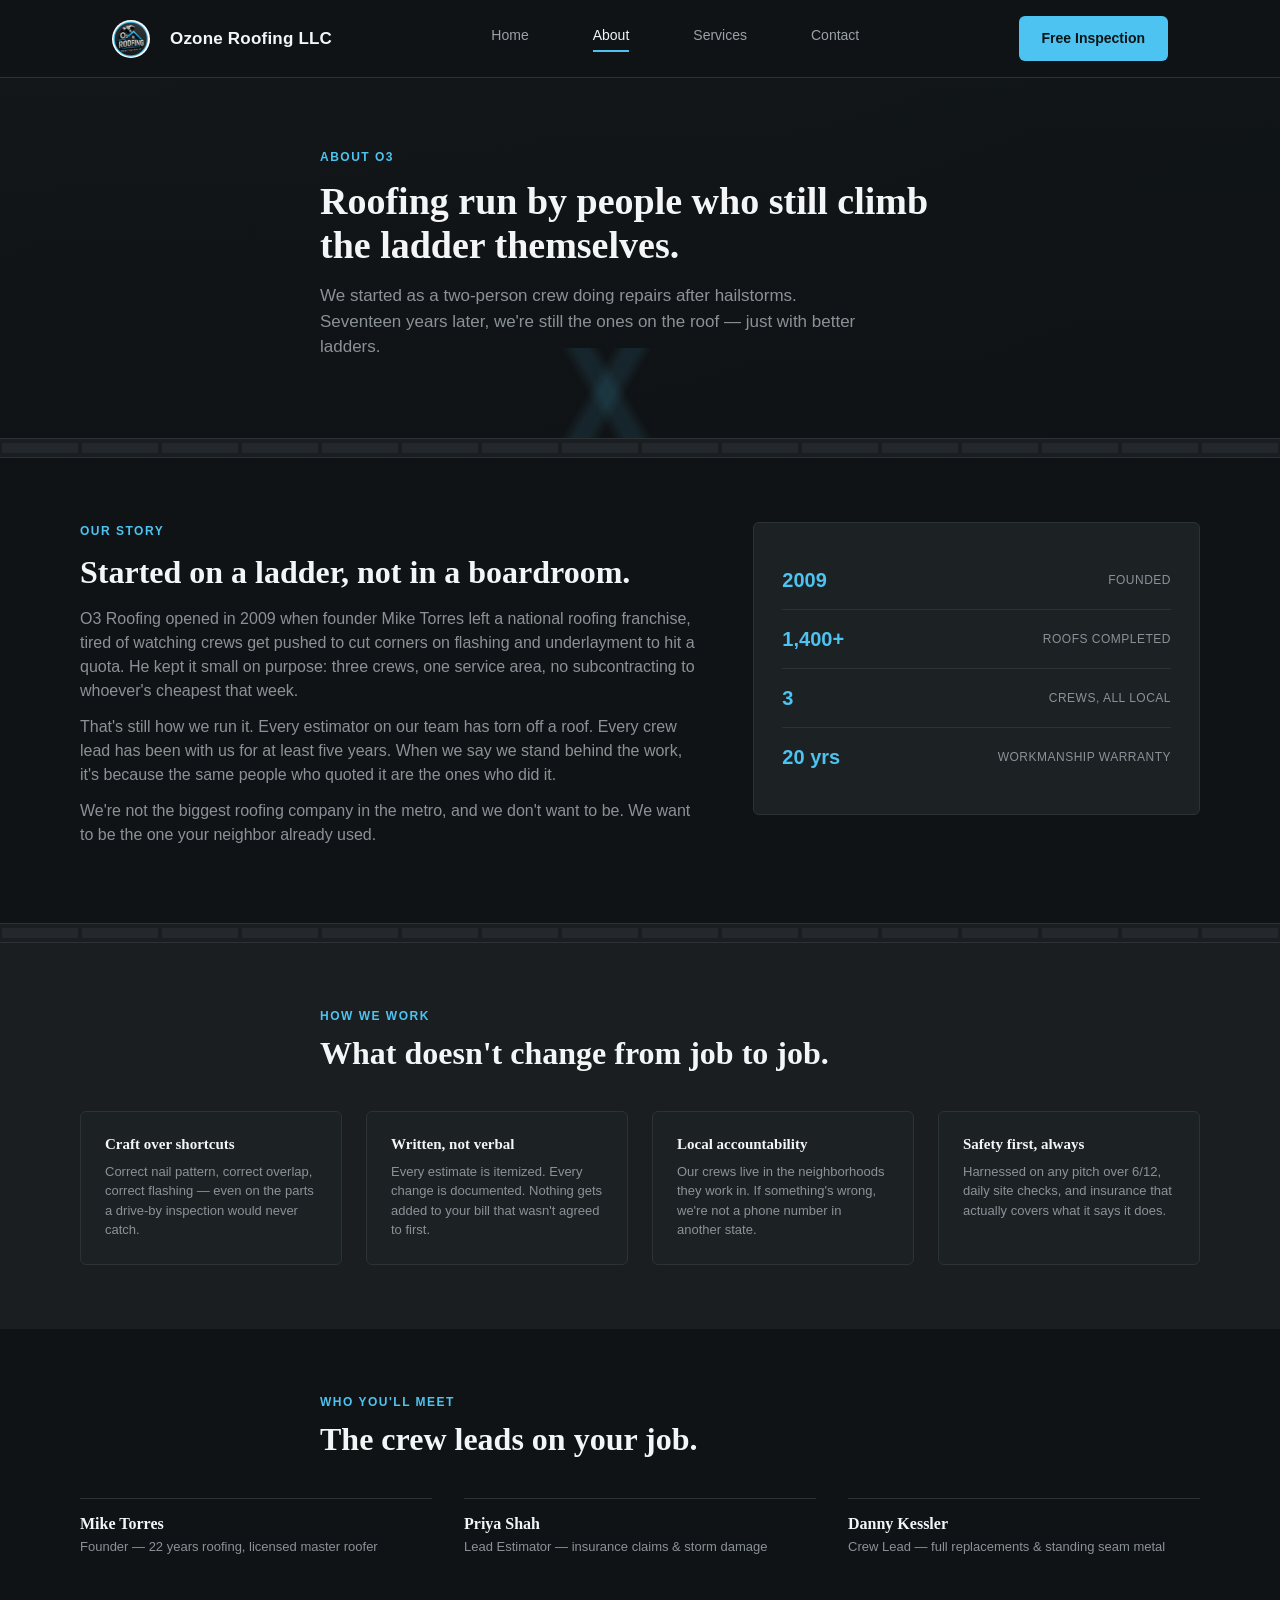
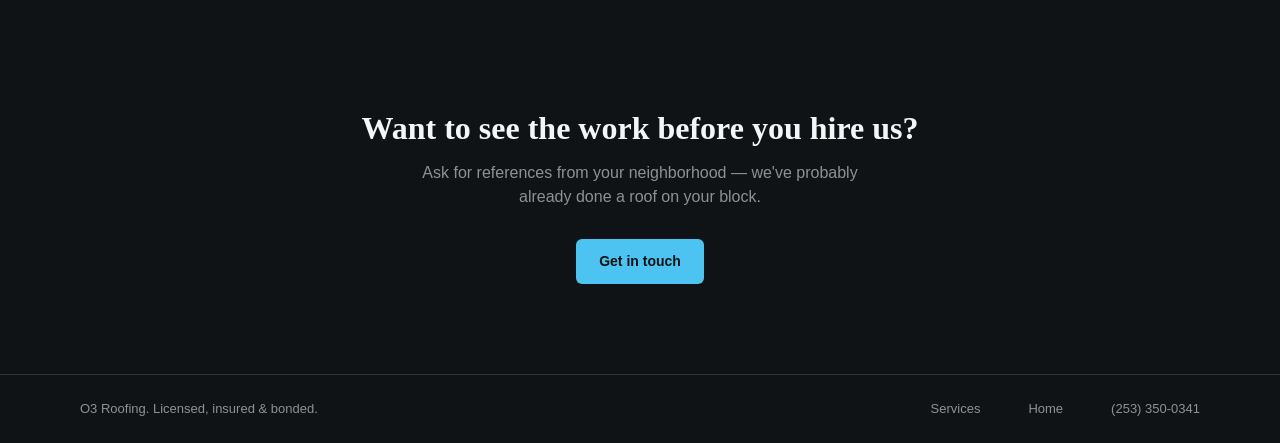
==== about.html @ 704ef5e7 "Initial O3 Roofing site" ====
<!DOCTYPE html>
<html lang="en">
<head>
<meta charset="UTF-8">
<meta name="viewport" content="width=device-width, initial-scale=1.0">
<title>About — O3 Roofing</title>
<link rel="icon" href="images/o3-logo.png">
<link rel="stylesheet" href="css/style.css">
</head>
<body>

<header class="site">
  <div class="nav">
    <a class="brand" href="index.html"><img src="images/o3-logo.png" alt="O3 Roofing logo"> Ozone Roofing LLC</a>
    <nav class="nav-links">
      <a href="index.html">Home</a>
      <a href="about.html" class="active">About</a>
      <a href="services.html">Services</a>
      <a href="contact.html">Contact</a>
    </nav>
    <a class="btn btn-primary" href="contact.html">Free Inspection</a>
  </div>
</header>

<section class="page-hero hero">
  <div class="hero-inner wrap" style="padding-left:0;padding-right:0;">
    <div class="eyebrow">About O3</div>
    <h1>Roofing run by people who still climb the ladder themselves.</h1>
    <p class="lead">We started as a two-person crew doing repairs after hailstorms. Seventeen years later, we're still the ones on the roof — just with better ladders.</p>
  </div>
</section>

<div class="ridge-strip">
  <span></span><span></span><span></span><span></span><span></span><span></span><span></span><span></span>
  <span></span><span></span><span></span><span></span><span></span><span></span><span></span><span></span>
</div>

<section>
  <div class="two-col">
    <div>
      <div class="eyebrow">Our story</div>
      <h2>Started on a ladder, not in a boardroom.</h2>
      <p>O3 Roofing opened in 2009 when founder Mike Torres left a national roofing franchise, tired of watching crews get pushed to cut corners on flashing and underlayment to hit a quota. He kept it small on purpose: three crews, one service area, no subcontracting to whoever's cheapest that week.</p>
      <p>That's still how we run it. Every estimator on our team has torn off a roof. Every crew lead has been with us for at least five years. When we say we stand behind the work, it's because the same people who quoted it are the ones who did it.</p>
      <p>We're not the biggest roofing company in the metro, and we don't want to be. We want to be the one your neighbor already used.</p>
    </div>
    <div class="stat-panel">
      <div class="stat-row"><span class="num">2009</span><span class="lbl">Founded</span></div>
      <div class="stat-row"><span class="num">1,400+</span><span class="lbl">Roofs completed</span></div>
      <div class="stat-row"><span class="num">3</span><span class="lbl">Crews, all local</span></div>
      <div class="stat-row"><span class="num">20 yrs</span><span class="lbl">Workmanship warranty</span></div>
    </div>
  </div>
</section>

<div class="ridge-strip">
  <span></span><span></span><span></span><span></span><span></span><span></span><span></span><span></span>
  <span></span><span></span><span></span><span></span><span></span><span></span><span></span><span></span>
</div>

<section class="alt">
  <div class="section-head wrap" style="padding-left:0;padding-right:0;">
    <div class="eyebrow">How we work</div>
    <h2>What doesn't change from job to job.</h2>
  </div>
  <div class="values-grid">
    <div class="card">
      <h3>Craft over shortcuts</h3>
      <p>Correct nail pattern, correct overlap, correct flashing — even on the parts a drive-by inspection would never catch.</p>
    </div>
    <div class="card">
      <h3>Written, not verbal</h3>
      <p>Every estimate is itemized. Every change is documented. Nothing gets added to your bill that wasn't agreed to first.</p>
    </div>
    <div class="card">
      <h3>Local accountability</h3>
      <p>Our crews live in the neighborhoods they work in. If something's wrong, we're not a phone number in another state.</p>
    </div>
    <div class="card">
      <h3>Safety first, always</h3>
      <p>Harnessed on any pitch over 6/12, daily site checks, and insurance that actually covers what it says it does.</p>
    </div>
  </div>
</section>

<section>
  <div class="section-head wrap" style="padding-left:0;padding-right:0;">
    <div class="eyebrow">Who you'll meet</div>
    <h2>The crew leads on your job.</h2>
  </div>
  <div class="people">
    <div class="person">
      <h3>Mike Torres</h3>
      <p>Founder — 22 years roofing, licensed master roofer</p>
    </div>
    <div class="person">
      <h3>Priya Shah</h3>
      <p>Lead Estimator — insurance claims &amp; storm damage</p>
    </div>
    <div class="person">
      <h3>Danny Kessler</h3>
      <p>Crew Lead — full replacements &amp; standing seam metal</p>
    </div>
  </div>
</section>

<section class="closing">
  <h2>Want to see the work before you hire us?</h2>
  <p>Ask for references from your neighborhood — we've probably already done a roof on your block.</p>
  <a href="contact.html" class="btn btn-primary">Get in touch</a>
</section>

<footer class="site">
  <div class="footer-inner">
    <span>O3 Roofing. Licensed, insured &amp; bonded.</span>
    <nav>
      <a href="services.html">Services</a>
      <a href="index.html">Home</a>
      <a href="tel:5551234567">(253) 350-0341</a>
    </nav>
  </div>
</footer>

</body>
</html>
---- css/style.css ----
/* ============================================
   O3 ROOFING — palette pulled from the logo
   dark charcoal + sky blue + brushed silver
   ============================================ */

:root {
  --bg: #101315;
  --bg-alt: #1a1e21;
  --card: #1c2124;
  --card-alt: #23282c;
  --border: #2c3236;

  --blue: #4CC3F0;
  --blue-dim: #2f8fbf;
  --blue-deep: #1e5f80;

  --silver: #d4d8db;
  --silver-dim: #9aa2a7;
  --white: #f3f5f6;
  --muted: #8b9297;

  --radius: 6px;
  --maxw: 1120px;
}

* { box-sizing: border-box; }

html { scroll-behavior: smooth; }

body {
  margin: 0;
  background: var(--bg);
  color: var(--silver);
  font-family: -apple-system, BlinkMacSystemFont, "Segoe UI", Helvetica, Arial, sans-serif;
  line-height: 1.5;
  -webkit-font-smoothing: antialiased;
}

a { color: inherit; text-decoration: none; }

h1, h2, h3 {
  font-family: Georgia, "Times New Roman", serif;
  color: var(--white);
  line-height: 1.15;
  margin: 0 0 16px;
  font-weight: 700;
}

h1 { font-size: 44px; }
h2 { font-size: 32px; }
h3 { font-size: 19px; }

p { color: var(--muted); margin: 0 0 12px; }

.wrap {
  max-width: var(--maxw);
  margin: 0 auto;
  padding: 0 32px;
}

img { max-width: 100%; display: block; }

/* ---------- header ---------- */
header.site {
  border-bottom: 1px solid var(--border);
  background: var(--bg);
  position: sticky;
  top: 0;
  z-index: 50;
}

.nav {
  display: flex;
  align-items: center;
  justify-content: space-between;
  padding: 16px 32px;
  max-width: var(--maxw);
  margin: 0 auto;
}

.brand {
  display: flex;
  align-items: center;
  gap: 10px;
  color: var(--white);
  font-weight: 700;
  font-size: 17px;
  letter-spacing: 0.2px;
}
.brand img { margin-right: 10px; }

.brand img {
  width: 38px;
  height: 38px;
  border-radius: 50%;
}

.nav-links {
  display: flex;
  gap: 32px;
  font-size: 14px;
  color: var(--silver-dim);
}
.nav-links a { margin-left: 32px; }
.nav-links a:first-child { margin-left: 0; }

.nav-links a { padding-bottom: 4px; border-bottom: 2px solid transparent; transition: color .15s, border-color .15s; }
.nav-links a:hover, .nav-links a.active { color: var(--white); border-color: var(--blue); }

.btn {
  display: inline-block;
  padding: 11px 22px;
  border-radius: var(--radius);
  font-size: 14px;
  font-weight: 600;
  border: 1px solid transparent;
  cursor: pointer;
  transition: transform .12s ease, background .15s ease, border-color .15s ease;
}
.btn-primary {
  background: var(--blue);
  color: #0c1315;
}
.btn-primary:hover { background: #6ccff2; }

.btn-outline {
  border-color: var(--border);
  color: var(--silver);
  background: transparent;
}
.btn-outline:hover { border-color: var(--blue); color: var(--white); }

/* ---------- hero ---------- */
.hero {
  background:
    linear-gradient(180deg, rgba(16,19,21,0.55) 0%, rgba(16,19,21,0.92) 85%),
    linear-gradient(160deg, #171b1d 0%, #10171a 60%, #0c1315 100%);
  padding: 90px 32px 60px;
  position: relative;
  overflow: hidden;
}

.hero::after {
  content: "";
  position: absolute;
  left: 0; right: 0; bottom: 0;
  height: 90px;
  background: linear-gradient(120deg, transparent 46%, rgba(76,195,240,0.10) 47%, rgba(76,195,240,0.10) 48%, transparent 49%),
              linear-gradient(60deg, transparent 46%, rgba(76,195,240,0.10) 47%, rgba(76,195,240,0.10) 48%, transparent 49%);
  pointer-events: none;
}

.eyebrow {
  text-transform: uppercase;
  letter-spacing: 1.5px;
  font-size: 12px;
  color: var(--blue);
  font-weight: 600;
  margin-bottom: 14px;
}

.hero-inner { max-width: 720px; }
.hero h1 { font-size: 48px; }
.hero h1 em { color: var(--blue); font-style: normal; }
.hero p.lead { font-size: 17px; max-width: 560px; margin-bottom: 28px; }

.hero-actions { display: flex; gap: 14px; margin-bottom: 10px; }
.hero-actions a { margin-right: 14px; }
.hero-actions a:last-child { margin-right: 0; }

/* ---------- ridge-cap divider strip ---------- */
.ridge-strip {
  display: flex;
  height: 20px;
  background: var(--bg-alt);
  border-top: 1px solid var(--border);
  border-bottom: 1px solid var(--border);
}
.ridge-strip span {
  flex: 1;
  background: var(--card-alt);
  margin: 4px 2px;
  border-radius: 1px;
}

/* ---------- badges row ---------- */
.badges {
  display: grid;
  grid-template-columns: repeat(4, 1fr);
  gap: 24px;
  padding: 40px 32px;
  max-width: var(--maxw);
  margin: 0 auto;
}
.badge { display: flex; gap: 10px; align-items: flex-start; }
.badge .dot {
  width: 30px; height: 30px; border-radius: 50%;
  border: 1px solid var(--blue-dim);
  flex-shrink: 0;
  display: flex; align-items: center; justify-content: center;
  color: var(--blue);
  font-size: 14px;
}
.badge strong { display: block; color: var(--white); font-size: 14px; margin-bottom: 2px; }
.badge span.desc { color: var(--muted); font-size: 13px; }

/* ---------- sections ---------- */
section { padding: 64px 32px; }
section.alt { background: var(--bg-alt); }

.section-head { max-width: 640px; margin-bottom: 40px; }
.section-head .eyebrow { margin-bottom: 10px; }

/* ---------- cards / grid ---------- */
.grid-3 {
  display: grid;
  grid-template-columns: repeat(3, 1fr);
  gap: 0;
  border: 1px solid var(--border);
  border-radius: var(--radius);
  overflow: hidden;
  max-width: var(--maxw);
  margin: 0 auto;
}
.grid-3 .card {
  padding: 32px 28px;
  background: var(--card);
  border-right: 1px solid var(--border);
  border-top: 1px solid var(--border);
}
.grid-3 .card:nth-child(3n) { border-right: none; }
.grid-3 .card:nth-child(-n+3) { border-top: none; }

.card .num { color: var(--blue-dim); font-size: 12px; font-weight: 700; margin-bottom: 10px; letter-spacing: 1px; }
.card h3 { margin-bottom: 8px; }
.card p { font-size: 14px; margin: 0; }

.cta-link { margin-top: 28px; }

/* ---------- steps ---------- */
.steps {
  display: grid;
  grid-template-columns: repeat(4, 1fr);
  gap: 28px;
  max-width: var(--maxw);
  margin: 0 auto;
  padding-top: 24px;
  border-top: 1px solid var(--border);
}
.steps .step .roman { color: var(--blue); font-size: 13px; font-weight: 700; margin-bottom: 10px; }
.steps h3 { margin-bottom: 8px; }
.steps p { font-size: 14px; }

/* ---------- materials list ---------- */
.materials { max-width: var(--maxw); margin: 0 auto; }
.material-row {
  display: flex; justify-content: space-between; align-items: center;
  padding: 18px 0; border-bottom: 1px solid var(--border);
  font-size: 15px; color: var(--white);
}
.material-row span.meta { color: var(--muted); font-size: 13px; font-family: monospace; }

/* ---------- testimonial ---------- */
.testimonial {
  background: var(--card-alt);
  text-align: center;
  padding: 80px 32px;
}
.testimonial blockquote {
  max-width: 680px; margin: 0 auto 24px;
  font-family: Georgia, serif; font-style: italic;
  font-size: 22px; color: var(--white); line-height: 1.5;
}
.testimonial .who { display: flex; gap: 12px; justify-content: center; align-items: center; }
.testimonial .avatar { width: 34px; height: 34px; border-radius: 50%; background: var(--blue); }
.testimonial .who strong { color: var(--white); display: block; font-size: 14px; }
.testimonial .who span { color: var(--muted); font-size: 13px; }

/* ---------- closing CTA ---------- */
.closing {
  text-align: center;
  padding: 90px 32px;
}
.closing h2 { max-width: 560px; margin: 0 auto 14px; }
.closing p { max-width: 480px; margin: 0 auto 30px; }

/* ---------- footer ---------- */
footer.site {
  border-top: 1px solid var(--border);
  padding: 24px 32px;
}
.footer-inner {
  max-width: var(--maxw); margin: 0 auto;
  display: flex; justify-content: space-between; align-items: center;
  font-size: 13px; color: var(--muted);
}
.footer-inner nav { display: flex; gap: 24px; }
.footer-inner nav a { margin-left: 24px; }
.footer-inner nav a:first-child { margin-left: 0; }
.footer-inner a:hover { color: var(--blue); }

/* ---------- generic page hero (about/services/contact) ---------- */
.page-hero { padding: 70px 32px 50px; }
.page-hero .hero-inner { max-width: 640px; }
.page-hero h1 { font-size: 38px; }

/* ---------- about page ---------- */
.stat-panel {
  background: var(--card);
  border: 1px solid var(--border);
  border-radius: var(--radius);
  padding: 28px;
}
.stat-row { display: flex; justify-content: space-between; padding: 14px 0; border-bottom: 1px solid var(--border); }
.stat-row:last-child { border-bottom: none; }
.stat-row .num { color: var(--blue); font-size: 20px; font-weight: 700; }
.stat-row .lbl { color: var(--muted); font-size: 12px; text-transform: uppercase; letter-spacing: 0.5px; align-self: center; }

.two-col { display: grid; grid-template-columns: 1.4fr 1fr; gap: 48px; max-width: var(--maxw); margin: 0 auto; align-items: start; }

.people { display: grid; grid-template-columns: repeat(3, 1fr); gap: 32px; max-width: var(--maxw); margin: 0 auto; }
.people .person { border-top: 1px solid var(--border); padding-top: 16px; }
.people h3 { font-size: 16px; margin-bottom: 4px; }
.people p { font-size: 13px; margin: 0; }

.values-grid { display: grid; grid-template-columns: repeat(4, 1fr); gap: 24px; max-width: var(--maxw); margin: 0 auto; }
.values-grid .card { background: var(--card); border: 1px solid var(--border); border-radius: var(--radius); padding: 24px; }
.values-grid h3 { font-size: 15px; }
.values-grid p { font-size: 13px; }

/* ---------- services page ---------- */
.grid-3.services .card { padding: 30px 26px; }

/* ---------- contact page ---------- */
.contact-wrap { display: grid; grid-template-columns: 0.85fr 1.4fr; gap: 40px; max-width: var(--maxw); margin: 0 auto; }
.info-card {
  background: var(--card); border: 1px solid var(--border); border-radius: var(--radius);
  padding: 26px; margin-bottom: 20px;
}
.info-row { padding: 14px 0; border-bottom: 1px solid var(--border); }
.info-row:last-child { border-bottom: none; }
.info-row .lbl { text-transform: uppercase; letter-spacing: 0.5px; font-size: 11px; color: var(--muted); margin-bottom: 4px; }
.info-row .val { color: var(--white); font-size: 15px; }

.area-list { display: grid; grid-template-columns: 1fr 1fr; gap: 4px 20px; list-style: none; padding: 0; margin: 12px 0 0; font-size: 14px; }
.area-list li { padding: 6px 0; color: var(--silver); position: relative; padding-left: 14px; }
.area-list li::before { content: "▪"; color: var(--blue); position: absolute; left: 0; font-size: 10px; top: 9px; }

form.contact-form { background: var(--card); border: 1px solid var(--border); border-radius: var(--radius); padding: 30px; }
.form-row { display: grid; grid-template-columns: 1fr 1fr; gap: 18px; margin-bottom: 18px; }
.field label { display: block; font-size: 11px; text-transform: uppercase; letter-spacing: 0.5px; color: var(--muted); margin-bottom: 6px; }
.field input, .field textarea {
  width: 100%; background: var(--bg); border: 1px solid var(--border); border-radius: 4px;
  padding: 11px 12px; color: var(--white); font-size: 14px; font-family: inherit;
}
.field input:focus, .field textarea:focus { outline: none; border-color: var(--blue); }
.field textarea { resize: vertical; min-height: 90px; }

.chip-group { display: flex; flex-wrap: wrap; gap: 10px; margin-bottom: 18px; }
.chip {
  border: 1px solid var(--border); border-radius: 20px; padding: 8px 16px;
  font-size: 12px; color: var(--silver-dim); text-transform: uppercase; letter-spacing: 0.5px;
  cursor: pointer; background: transparent;
}
.chip.active { background: var(--blue); border-color: var(--blue); color: #0c1315; font-weight: 700; }

/* ---------- responsive ---------- */
@media (max-width: 900px) {
  .nav-links { display: none; }
  .badges, .grid-3, .steps, .two-col, .people, .values-grid, .contact-wrap, .form-row, .area-list {
    grid-template-columns: 1fr !important;
  }
  .grid-3 .card { border-right: none !important; border-top: 1px solid var(--border) !important; }
  h1 { font-size: 32px; }
  .hero h1 { font-size: 34px; }
}
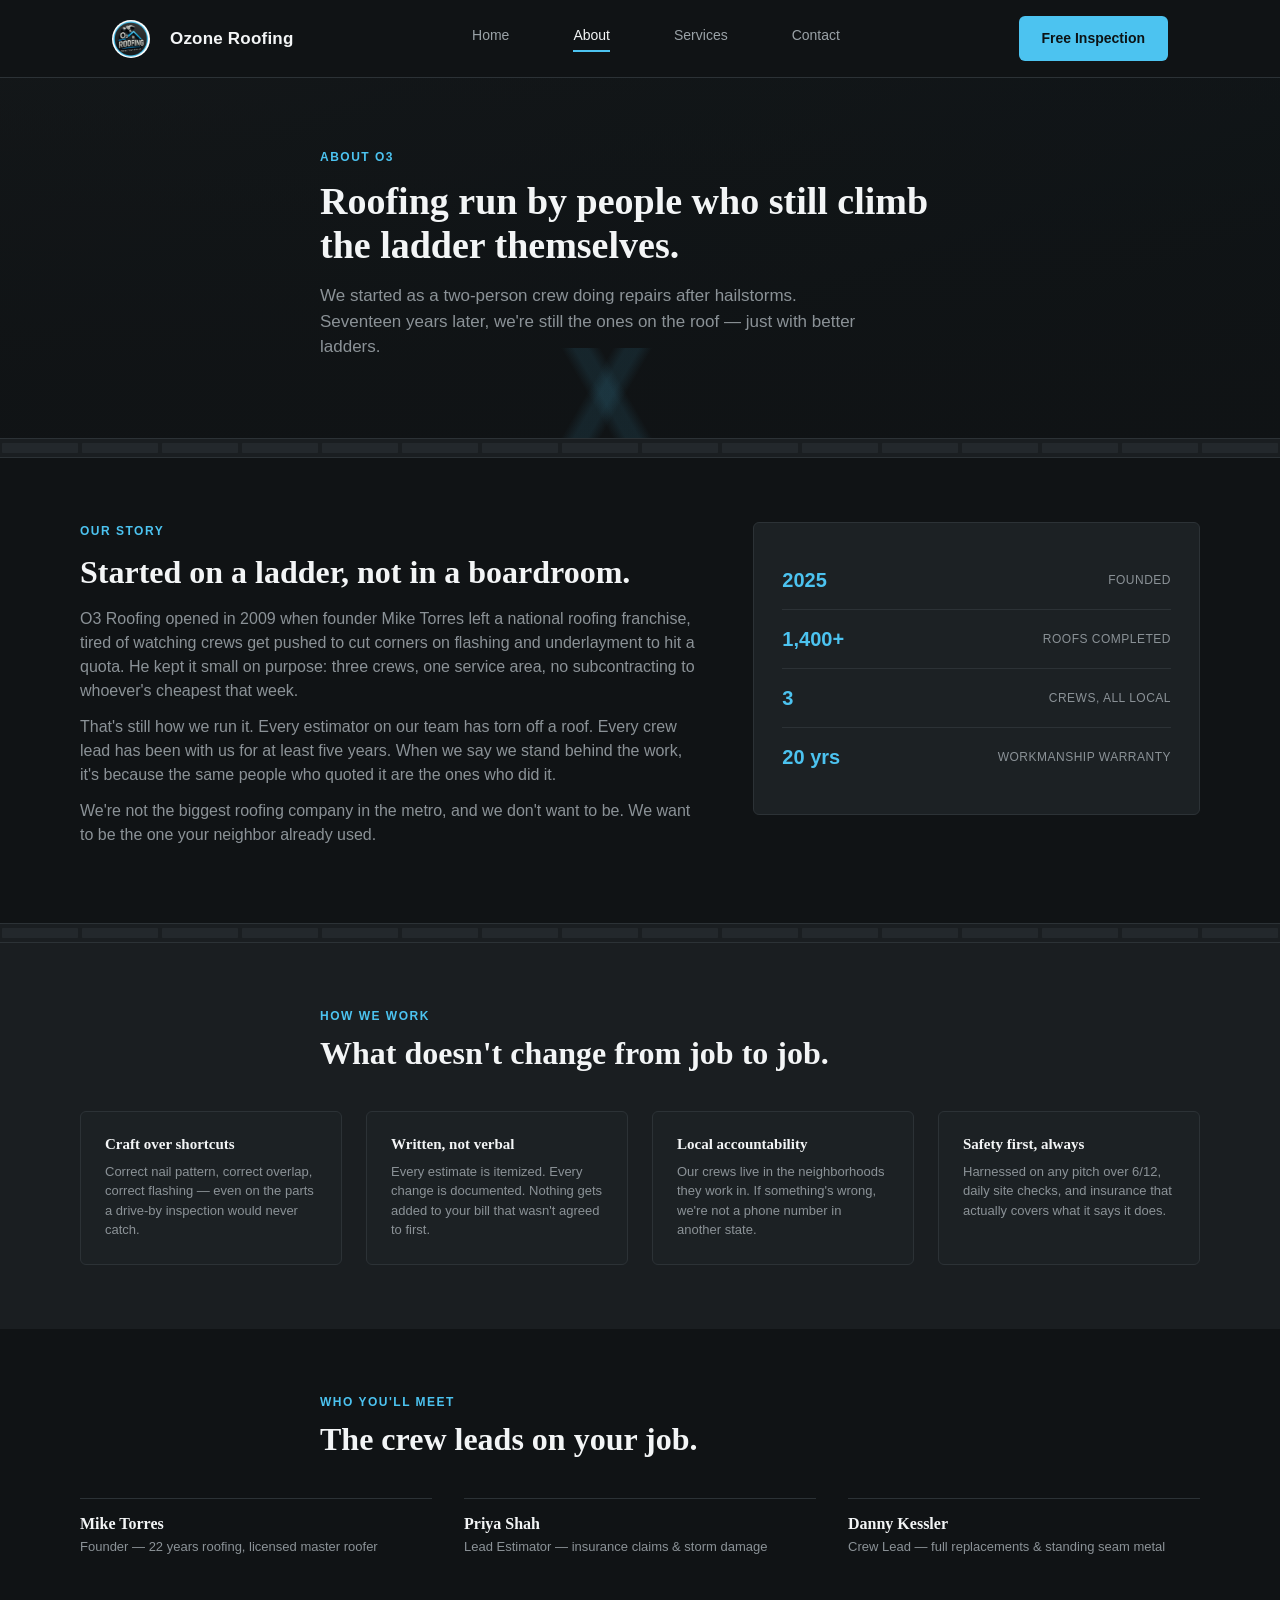
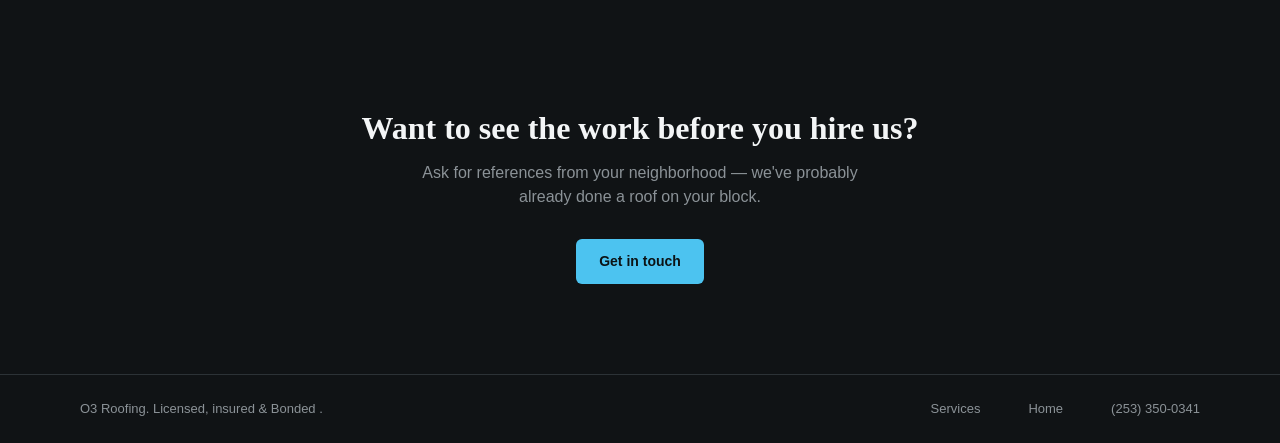
==== commit db198ee5: "Initial O3 Roofing site" ====
--- a/about.html
+++ b/about.html
@@ -11,13 +11,14 @@
 
 <header class="site">
   <div class="nav">
-    <a class="brand" href="index.html"><img src="images/o3-logo.png" alt="O3 Roofing logo"> Ozone Roofing LLC</a>
+    <a class="brand" href="index.html"><img src="images/o3-logo.png" alt="O3 Roofing logo"> Ozone Roofing</a>
     <nav class="nav-links">
       <a href="index.html">Home</a>
       <a href="about.html" class="active">About</a>
       <a href="services.html">Services</a>
       <a href="contact.html">Contact</a>
     </nav>
+    <button class="menu-toggle" aria-label="Toggle menu" aria-expanded="false">☰</button>
     <a class="btn btn-primary" href="contact.html">Free Inspection</a>
   </div>
 </header>
@@ -45,7 +46,7 @@
       <p>We're not the biggest roofing company in the metro, and we don't want to be. We want to be the one your neighbor already used.</p>
     </div>
     <div class="stat-panel">
-      <div class="stat-row"><span class="num">2009</span><span class="lbl">Founded</span></div>
+      <div class="stat-row"><span class="num">2025</span><span class="lbl">Founded</span></div>
       <div class="stat-row"><span class="num">1,400+</span><span class="lbl">Roofs completed</span></div>
       <div class="stat-row"><span class="num">3</span><span class="lbl">Crews, all local</span></div>
       <div class="stat-row"><span class="num">20 yrs</span><span class="lbl">Workmanship warranty</span></div>
@@ -112,14 +113,15 @@
 
 <footer class="site">
   <div class="footer-inner">
-    <span>O3 Roofing. Licensed, insured &amp; bonded.</span>
+    <span>O3 Roofing. Licensed, insured &amp; Bonded .</span>
     <nav>
       <a href="services.html">Services</a>
       <a href="index.html">Home</a>
-      <a href="tel:5551234567">(253) 350-0341</a>
+      <a href="tel:2533500341">(253) 350-0341</a>
     </nav>
   </div>
 </footer>
 
+<script src="js/main.js"></script>
 </body>
 </html>
--- a/css/style.css
+++ b/css/style.css
@@ -103,6 +103,18 @@
 }
 .nav-links a { margin-left: 32px; }
 .nav-links a:first-child { margin-left: 0; }
+
+.menu-toggle {
+  display: none;
+  background: transparent;
+  border: 1px solid var(--border);
+  color: var(--white);
+  font-size: 20px;
+  line-height: 1;
+  padding: 8px 12px;
+  border-radius: var(--radius);
+  cursor: pointer;
+}
 
 .nav-links a { padding-bottom: 4px; border-bottom: 2px solid transparent; transition: color .15s, border-color .15s; }
 .nav-links a:hover, .nav-links a.active { color: var(--white); border-color: var(--blue); }
@@ -365,12 +377,87 @@
 .chip.active { background: var(--blue); border-color: var(--blue); color: #0c1315; font-weight: 700; }
 
 /* ---------- responsive ---------- */
+
+/* Tablet and down: collapse nav into a hamburger dropdown, stack grids */
 @media (max-width: 900px) {
-  .nav-links { display: none; }
+  .nav { padding: 14px 20px; }
+  .wrap { padding: 0 20px; }
+
+  .menu-toggle { display: inline-block; }
+
+  .nav-links {
+    display: none;
+    flex-direction: column;
+    position: absolute;
+    top: 100%;
+    left: 0;
+    right: 0;
+    background: var(--bg);
+    border-bottom: 1px solid var(--border);
+    padding: 8px 20px 16px;
+    gap: 0;
+  }
+  .nav-links.open { display: flex; }
+  .nav-links a {
+    margin-left: 0;
+    padding: 12px 0;
+    border-bottom: 1px solid var(--border);
+    border-bottom-width: 1px;
+    width: 100%;
+  }
+  .nav-links a:last-child { border-bottom: none; }
+
+  header.site { position: sticky; }
+  .nav { position: relative; }
+
+  .hero, .page-hero { padding: 56px 20px 40px; }
+  section { padding: 44px 20px; }
+
   .badges, .grid-3, .steps, .two-col, .people, .values-grid, .contact-wrap, .form-row, .area-list {
     grid-template-columns: 1fr !important;
   }
   .grid-3 .card { border-right: none !important; border-top: 1px solid var(--border) !important; }
-  h1 { font-size: 32px; }
-  .hero h1 { font-size: 34px; }
-}
+  .badges { gap: 20px; padding: 32px 20px; }
+
+  h1 { font-size: 30px; }
+  h2 { font-size: 26px; }
+  .hero h1 { font-size: 32px; }
+  .hero p.lead { font-size: 15px; }
+
+  .hero-actions { flex-direction: column; align-items: stretch; }
+  .hero-actions a { margin-left: 0; margin-right: 0; margin-bottom: 12px; text-align: center; }
+  .hero-actions a:last-child { margin-bottom: 0; }
+
+  .testimonial { padding: 56px 20px; }
+  .testimonial blockquote { font-size: 18px; }
+
+  .closing { padding: 60px 20px; }
+
+  .footer-inner { flex-direction: column; gap: 14px; text-align: center; }
+  .footer-inner nav { flex-wrap: wrap; justify-content: center; }
+}
+
+/* Phones: tighter type, full-width buttons, simplified spacing */
+@media (max-width: 520px) {
+  .brand span, .brand { font-size: 15px; }
+  .brand img { width: 32px; height: 32px; }
+
+  .btn { width: 100%; text-align: center; }
+  .nav .btn-primary { display: none; } /* keep header tidy; CTA still in hero + closing sections */
+
+  .hero h1 { font-size: 27px; }
+  h2 { font-size: 22px; }
+  .eyebrow { font-size: 11px; }
+
+  .card { padding: 24px 20px; }
+  .values-grid .card { padding: 20px; }
+
+  .stat-panel { padding: 20px; }
+  .stat-row .num { font-size: 17px; }
+
+  .chip-group { gap: 8px; }
+  .chip { padding: 7px 12px; font-size: 11px; }
+
+  form.contact-form { padding: 20px; }
+  .info-card { padding: 20px; }
+}
